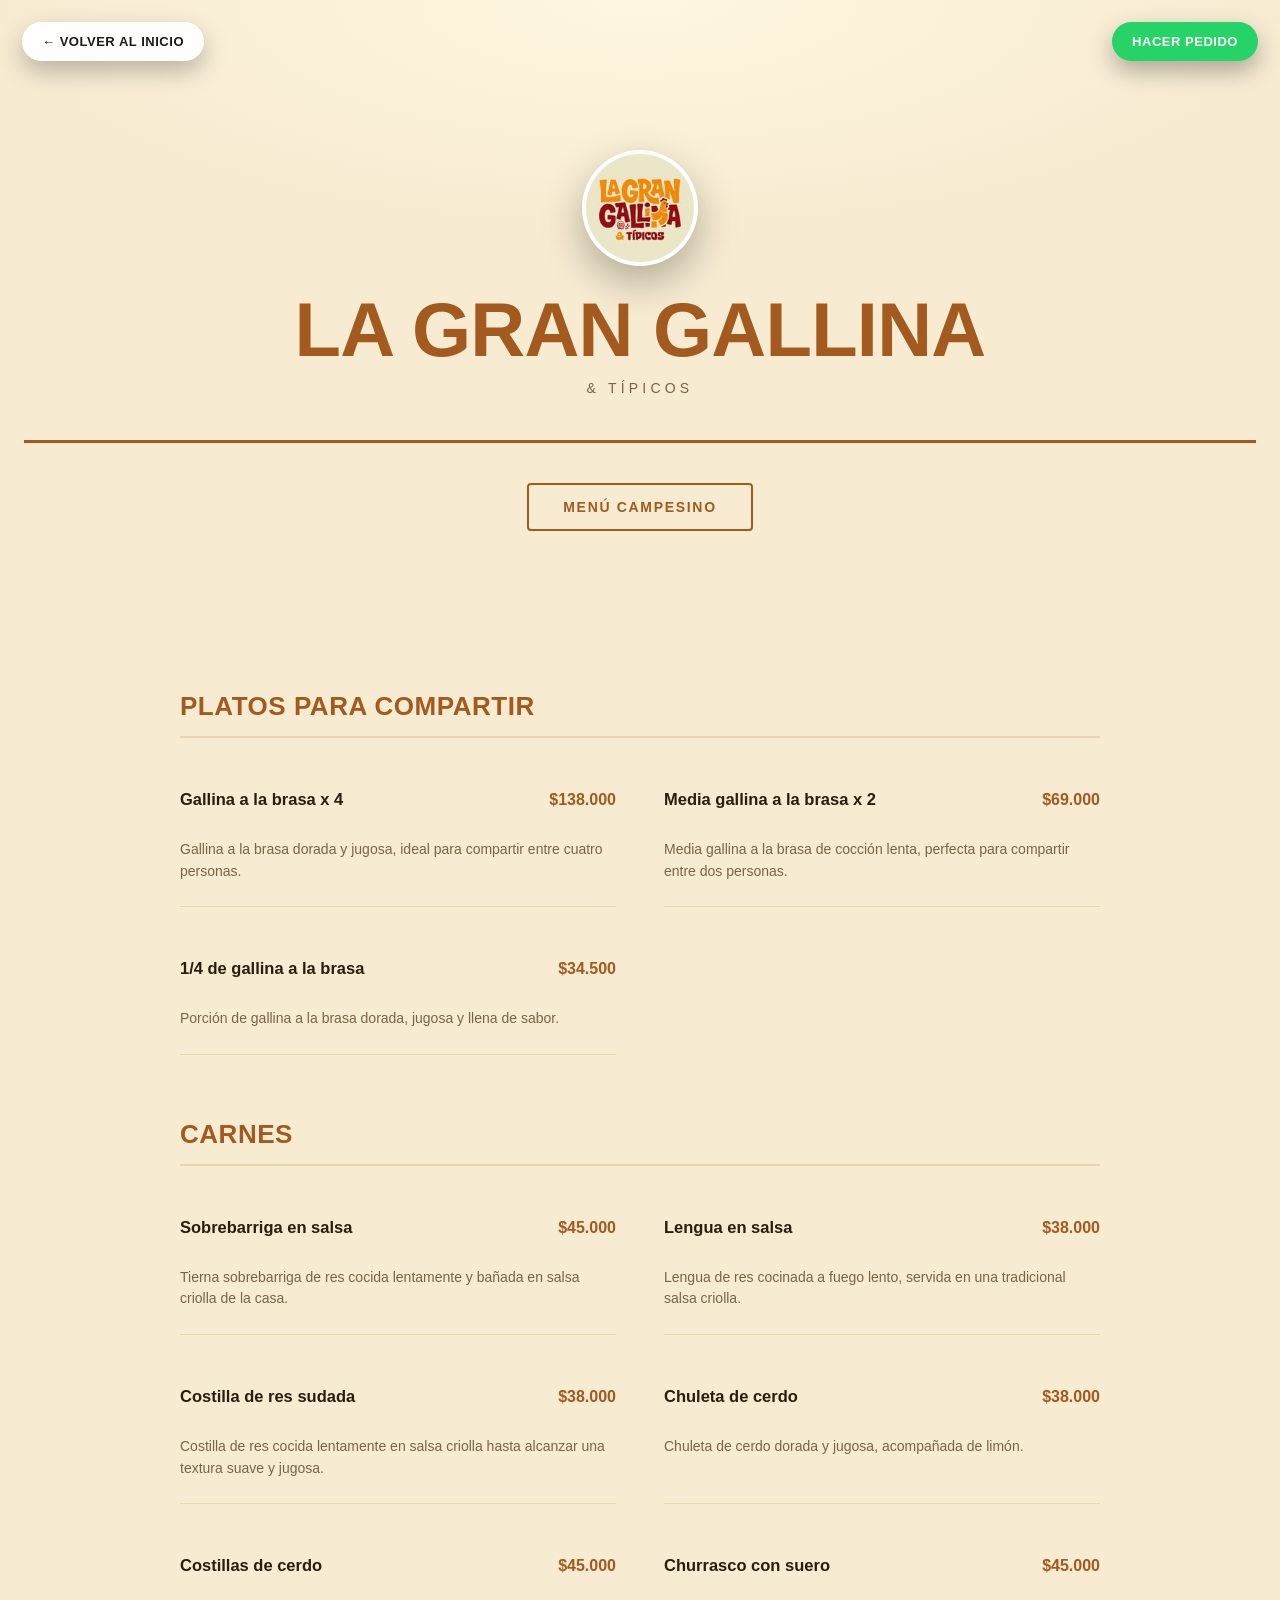
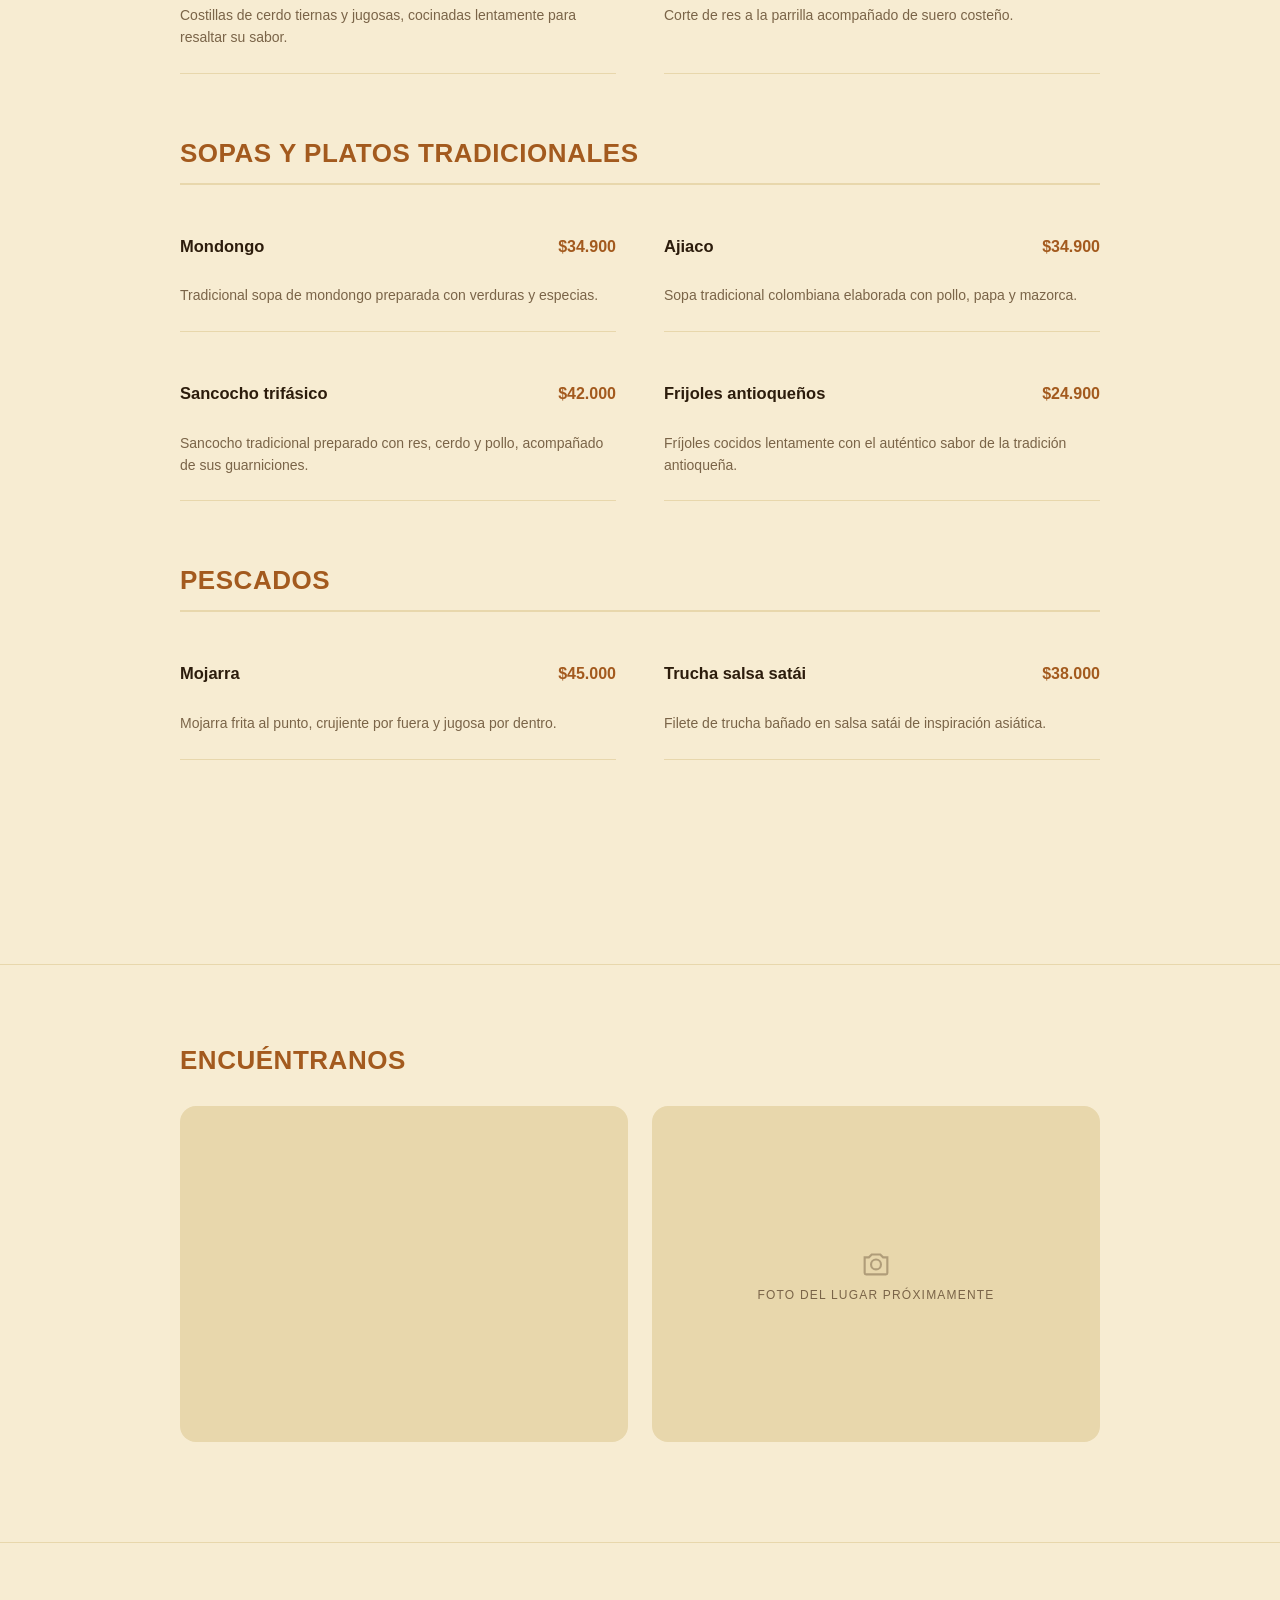
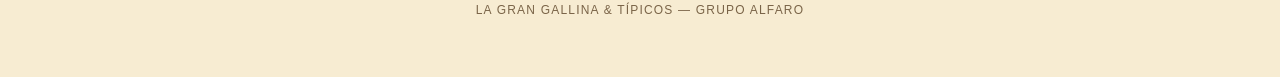
==== gallina.html @ 633c67c3 "Levantamiento Landing Page - Grupo ALfaro" ====
<!DOCTYPE html>
<html lang="es">
<head>
<meta charset="utf-8">
<meta name="viewport" content="width=device-width, initial-scale=1">
<title>La Gran Gallina &amp; Típicos — Grupo Alfaro</title>
<meta name="description" content="La Gran Gallina & Típicos en Pereira — gallina a la brasa, carnes, sopas tradicionales y pescados. Carta completa.">
<link rel="icon" href="assets/logos/gallina.jpg">
<link rel="preconnect" href="https://api.fontshare.com">
<link rel="stylesheet" href="https://api.fontshare.com/v2/css?f[]=general-sans@400,500,600,700&display=swap">
<link rel="stylesheet" href="https://api.fontshare.com/v2/css?f[]=clash-display@600,700&display=swap">
<link rel="stylesheet" href="css/style.css">
</head>
<body class="menu-page theme-gallina" data-restaurant="gallina">

<a class="back-home" href="index.html">← Volver al inicio</a>
<div class="cta-dock">
  <a class="cta-btn cta-btn--whatsapp" href="https://wa.me/573126441189?text=Hola%2C%20quiero%20hacer%20un%20pedido%20en%20La%20Gran%20Gallina" target="_blank" rel="noopener">Hacer pedido</a>
</div>

<header class="menu-header">
  <div class="menu-header-logo"><img src="assets/logos/gallina.jpg" alt="La Gran Gallina"></div>
  <h1 class="menu-header-name">La Gran Gallina</h1>
  <p class="menu-header-tag">&amp; Típicos</p>
  <div class="menu-header-rule"></div>
  <div class="menu-jump-wrap"><a class="menu-jump" href="#menu-root">Menú campesino</a></div>
</header>

<main class="menu-body" id="menu-root"></main>

<section class="location-section">
  <div class="location-section-inner">
    <h3 class="location-title">Encuéntranos</h3>
    <div class="location-grid">
      <div class="location-map">
        <iframe src="https://www.google.com/maps?q=4.7457964,-75.6645144&z=17&output=embed" loading="lazy" referrerpolicy="no-referrer-when-downgrade" title="Ubicación de La Gran Gallina"></iframe>
      </div>
      <div class="location-photo">
        <div class="location-photo-placeholder">
          <svg width="34" height="34" viewBox="0 0 24 24" fill="none" stroke="currentColor" stroke-width="1.5"><path d="M4 8h3l2-2h6l2 2h3v11a1 1 0 0 1-1 1H5a1 1 0 0 1-1-1V8Z"/><circle cx="12" cy="13" r="3.5"/></svg>
          <span>Foto del lugar próximamente</span>
        </div>
      </div>
    </div>
  </div>
</section>

<footer class="menu-footer">La Gran Gallina &amp; Típicos — Grupo Alfaro</footer>

<script src="js/menu-data.js"></script>
<script src="js/menu-render.js"></script>
</body>
</html>
---- css/style.css ----
/* ============================================================
   Grupo Alfaro — hoja de estilos única
   Iluminación cinematográfica (Netflix) + tipografía limpia (Apple)
   ============================================================ */

*, *::before, *::after { box-sizing: border-box; }
html { scroll-behavior: smooth; }
body {
  margin: 0;
  font-family: 'General Sans', -apple-system, BlinkMacSystemFont, 'Segoe UI', sans-serif;
  background: #000;
  color: #fff;
  -webkit-font-smoothing: antialiased;
  text-rendering: optimizeLegibility;
  overflow-x: hidden;
}
img { max-width: 100%; display: block; }
a { color: inherit; text-decoration: none; }
h1, h2, h3, p { margin: 0; }
button { font-family: inherit; cursor: pointer; }

.display-font {
  font-family: 'Clash Display', 'General Sans', -apple-system, sans-serif;
}

:root {
  --c-migracion: #b3231c;
  --c-migracion-deep: #6e130f;
  --c-malavida: #7c1fd1;
  --c-malavida-deep: #2c0a52;
  --c-malavida-gold: #f2b705;
  --c-gallina: #a35a1e;
  --c-gallina-deep: #6e3a10;
  --c-gallina-cream: #f3e4c1;
  --c-amarillo: #f5c414;
  --whatsapp: #25d366;
  --rappi: #ff441f;
  --ease: cubic-bezier(.22,1,.36,1);
}

/* Grano de película sutil — reutilizable sobre cualquier fondo oscuro */
.grain {
  position: absolute;
  inset: 0;
  pointer-events: none;
  opacity: .05;
  mix-blend-mode: overlay;
  background-image: url("data:image/svg+xml,%3Csvg xmlns='http://www.w3.org/2000/svg' width='140' height='140'%3E%3Cfilter id='n'%3E%3CfeTurbulence type='fractalNoise' baseFrequency='0.85' numOctaves='3' stitchTiles='stitch'/%3E%3C/filter%3E%3Crect width='100%25' height='100%25' filter='url(%23n)'/%3E%3C/svg%3E");
}

.container {
  width: 100%;
  max-width: 1180px;
  margin: 0 auto;
  padding: 0 32px;
}

/* ============================================================
   HOME — hero cinematográfico
   ============================================================ */

.home-hero {
  position: relative;
  min-height: 100vh;
  display: flex;
  flex-direction: column;
  align-items: center;
  justify-content: center;
  text-align: center;
  padding: 140px 24px 100px;
  background: #050303;
  overflow: hidden;
}

/* Capa 1 — luces de color (key lights), más ajustadas y saturadas */
.home-hero::before {
  content: "";
  position: absolute;
  inset: -25% -10%;
  background:
    radial-gradient(ellipse 34% 58% at 14% 40%, rgba(214, 32, 42, 0.65), transparent 68%),
    radial-gradient(ellipse 38% 64% at 50% 46%, rgba(150, 40, 210, 0.6), transparent 68%),
    radial-gradient(ellipse 34% 58% at 86% 40%, rgba(247, 191, 20, 0.55), transparent 68%);
  filter: blur(70px) saturate(1.25);
  animation: glow-drift 16s ease-in-out infinite alternate;
}

/* Capa 2 — foco cenital suave, como una luz de práctico sobre el título */
.home-hero-spot {
  position: absolute;
  inset: 0;
  z-index: 1;
  background: radial-gradient(ellipse 60% 42% at 50% 34%, rgba(255,255,255,.10), transparent 65%);
  pointer-events: none;
}

@keyframes glow-drift {
  0%   { transform: translateY(0) scale(1); }
  100% { transform: translateY(-3%) scale(1.05); }
}

/* Capa 3 — grano de película */
.home-hero .grain { z-index: 1; }

/* Capa 4 — viñeta, oscurece bordes y sella el encuadre */
.home-hero::after {
  content: "";
  position: absolute;
  inset: 0;
  z-index: 1;
  background:
    radial-gradient(ellipse 68% 58% at 50% 32%, transparent 0%, rgba(0,0,0,.4) 62%, #050303 100%),
    linear-gradient(180deg, rgba(0,0,0,.55) 0%, transparent 14%, transparent 82%, rgba(0,0,0,.65) 100%);
  pointer-events: none;
}

.hero-eyebrow {
  position: relative;
  z-index: 2;
  margin-bottom: 22px;
  font-size: 12px;
  font-weight: 500;
  letter-spacing: 0.38em;
  text-transform: uppercase;
  color: rgba(255,255,255,.5);
}

.brand-mark {
  position: relative;
  z-index: 2;
  font-family: 'Clash Display', 'General Sans', -apple-system, sans-serif;
  font-size: clamp(56px, 11vw, 138px);
  font-weight: 700;
  letter-spacing: -0.015em;
  line-height: 0.92;
  text-transform: uppercase;
  color: #fdfdfc;
  text-shadow:
    0 2px 40px rgba(0,0,0,.7),
    -18px 6px 70px rgba(214, 32, 42, .35),
    18px 6px 70px rgba(247, 191, 20, .3),
    0 10px 90px rgba(150, 40, 210, .3);
}

.brand-sub {
  position: relative;
  z-index: 2;
  margin-top: 26px;
  font-size: clamp(12px, 1.6vw, 15px);
  letter-spacing: 0.42em;
  text-transform: uppercase;
  color: rgba(255,255,255,.6);
  font-weight: 400;
}

.tri-bar {
  position: relative;
  z-index: 2;
  display: flex;
  width: min(100%, 560px);
  height: 3px;
  margin: 60px auto 0;
  border-radius: 999px;
  overflow: hidden;
  box-shadow: 0 0 24px rgba(255,255,255,.1);
}
.tri-bar span { flex: 1; }
.tri-bar span:nth-child(1) { background: linear-gradient(90deg, var(--c-migracion), var(--c-malavida)); }
.tri-bar span:nth-child(2) { background: var(--c-malavida); }
.tri-bar span:nth-child(3) { background: linear-gradient(90deg, var(--c-malavida), var(--c-amarillo)); }

.hero-scroll-cue {
  position: absolute;
  z-index: 2;
  left: 50%;
  bottom: 42px;
  transform: translateX(-50%);
  display: flex;
  flex-direction: column;
  align-items: center;
  gap: 10px;
}
.hero-scroll-cue span {
  font-size: 10px;
  font-weight: 500;
  letter-spacing: 0.3em;
  text-transform: uppercase;
  color: rgba(255,255,255,.4);
}
.hero-scroll-cue svg {
  animation: cue-bounce 2.2s ease-in-out infinite;
  opacity: .55;
}
@keyframes cue-bounce {
  0%, 100% { transform: translateY(0); opacity: .3; }
  50% { transform: translateY(6px); opacity: .7; }
}

@media (prefers-reduced-motion: reduce) {
  .home-hero::before, .hero-scroll-cue svg { animation: none; }
}

/* Intro statement */
.home-intro {
  padding: 100px 24px 40px;
  text-align: center;
}
.home-intro p {
  max-width: 820px;
  margin: 0 auto;
  font-size: clamp(20px, 3.2vw, 32px);
  line-height: 1.45;
  font-weight: 300;
  color: rgba(255,255,255,.55);
  letter-spacing: -0.01em;
}
.home-intro strong {
  color: #fff;
  font-weight: 600;
}

/* Restaurant cards */
.brand-grid {
  display: grid;
  grid-template-columns: repeat(3, 1fr);
  gap: 24px;
  padding: 64px 24px 140px;
  max-width: 1180px;
  margin: 0 auto;
}

.brand-card {
  position: relative;
  display: flex;
  flex-direction: column;
  align-items: center;
  justify-content: flex-end;
  gap: 20px;
  min-height: 420px;
  padding: 40px 28px 44px;
  border-radius: 28px;
  overflow: hidden;
  isolation: isolate;
  transition: transform .5s var(--ease), box-shadow .5s var(--ease);
}

.brand-card::before {
  content: "";
  position: absolute;
  inset: 0;
  z-index: -2;
  transition: filter .5s var(--ease);
}
.brand-card::after {
  content: "";
  position: absolute;
  inset: 0;
  z-index: -1;
  background: radial-gradient(ellipse 90% 60% at 50% 100%, rgba(0,0,0,.55), transparent 70%);
}

.brand-card:hover {
  transform: translateY(-10px);
}

.brand-card--migracion::before { background: linear-gradient(160deg, var(--c-migracion) 0%, var(--c-migracion-deep) 75%, #240705 100%); }
.brand-card--migracion:hover { box-shadow: 0 30px 70px -20px rgba(179,35,28,.65); }

.brand-card--malavida::before { background: linear-gradient(160deg, #9b2fe0 0%, var(--c-malavida-deep) 70%, #12031f 100%); }
.brand-card--malavida:hover { box-shadow: 0 30px 70px -20px rgba(124,31,209,.65); }

.brand-card--gallina::before { background: linear-gradient(160deg, #c07a2e 0%, var(--c-gallina-deep) 75%, #2c1706 100%); }
.brand-card--gallina:hover { box-shadow: 0 30px 70px -20px rgba(163,90,30,.65); }

.brand-card-logo {
  width: 108px;
  height: 108px;
  border-radius: 50%;
  overflow: hidden;
  background: #f5efdd;
  display: flex;
  align-items: center;
  justify-content: center;
  border: 3px solid rgba(255,255,255,.85);
  box-shadow: 0 14px 34px rgba(0,0,0,.4);
  transition: transform .5s var(--ease);
}
.brand-card:hover .brand-card-logo { transform: scale(1.06) translateY(-2px); }
.brand-card-logo img { width: 100%; height: 100%; object-fit: cover; }

.brand-card-name {
  font-family: 'Clash Display', 'General Sans', -apple-system, sans-serif;
  font-size: clamp(24px, 3vw, 32px);
  font-weight: 700;
  text-transform: uppercase;
  text-align: center;
  letter-spacing: -0.01em;
  line-height: 1.05;
}
.brand-card-tag {
  font-size: 13px;
  letter-spacing: .18em;
  text-transform: uppercase;
  color: rgba(255,255,255,.75);
  text-align: center;
}
.brand-card-cta {
  margin-top: 6px;
  font-size: 12px;
  letter-spacing: .18em;
  text-transform: uppercase;
  padding: 10px 22px;
  border: 1px solid rgba(255,255,255,.55);
  border-radius: 999px;
  transition: background .3s var(--ease), border-color .3s var(--ease);
}
.brand-card:hover .brand-card-cta {
  background: rgba(255,255,255,.14);
  border-color: #fff;
}

.home-footer {
  padding: 40px 24px 56px;
  text-align: center;
  font-size: 12px;
  letter-spacing: .1em;
  text-transform: uppercase;
  color: rgba(255,255,255,.35);
}

/* ============================================================
   PÁGINAS DE RESTAURANTE — layout compartido
   ============================================================ */

.menu-page { background: var(--page-bg); color: var(--page-text); min-height: 100vh; }

.back-home {
  position: fixed;
  top: 22px;
  left: 22px;
  z-index: 50;
  display: inline-flex;
  align-items: center;
  gap: 8px;
  padding: 12px 20px;
  border-radius: 999px;
  background: rgba(255,255,255,.94);
  color: #1a1a1a;
  font-size: 13px;
  font-weight: 600;
  letter-spacing: .04em;
  text-transform: uppercase;
  box-shadow: 0 10px 24px rgba(0,0,0,.25);
  transition: transform .3s var(--ease);
}
.back-home:hover { transform: translateY(-2px); }

.cta-dock {
  position: fixed;
  top: 22px;
  right: 22px;
  z-index: 50;
  display: flex;
  gap: 10px;
}
.cta-btn {
  display: inline-flex;
  align-items: center;
  gap: 8px;
  padding: 12px 20px;
  border-radius: 999px;
  font-size: 13px;
  font-weight: 700;
  letter-spacing: .04em;
  text-transform: uppercase;
  color: #fff;
  box-shadow: 0 10px 24px rgba(0,0,0,.3);
  transition: transform .3s var(--ease), box-shadow .3s var(--ease);
}
.cta-btn:hover { transform: translateY(-2px); }
.cta-btn--whatsapp { background: var(--whatsapp); }
.cta-btn--rappi { background: var(--rappi); }

.menu-header {
  position: relative;
  padding: 150px 24px 70px;
  text-align: center;
  overflow: hidden;
  background: var(--page-header-bg);
}
.menu-header-logo {
  width: 116px;
  height: 116px;
  margin: 0 auto 26px;
  border-radius: 50%;
  overflow: hidden;
  background: #fff;
  border: 4px solid rgba(255,255,255,.9);
  box-shadow: 0 16px 40px rgba(0,0,0,.28);
}
.menu-header-logo img { width: 100%; height: 100%; object-fit: cover; }

.menu-header-name {
  font-family: 'Clash Display', 'General Sans', -apple-system, sans-serif;
  font-size: clamp(40px, 7vw, 76px);
  font-weight: 700;
  text-transform: uppercase;
  letter-spacing: -0.01em;
  line-height: 1;
  color: var(--page-accent);
}
.menu-header-tag {
  margin-top: 12px;
  font-size: 14px;
  letter-spacing: .3em;
  text-transform: uppercase;
  color: var(--page-text-soft);
}
.menu-header-rule {
  width: 100%;
  height: 3px;
  margin-top: 44px;
  background: var(--page-accent);
}

.menu-jump {
  display: inline-block;
  margin: 40px auto 0;
  padding: 14px 34px;
  border: 2px solid var(--page-accent);
  border-radius: 4px;
  color: var(--page-accent);
  font-weight: 700;
  font-size: 14px;
  letter-spacing: .12em;
  text-transform: uppercase;
  transition: background .3s var(--ease), color .3s var(--ease);
}
.menu-jump:hover { background: var(--page-accent); color: var(--page-header-bg); }
.menu-jump-wrap { text-align: center; }

.menu-body { padding: 90px 24px 140px; }
.menu-body-inner { max-width: 920px; margin: 0 auto; }

.menu-category { margin-bottom: 64px; }
.menu-category-title {
  font-family: 'Clash Display', 'General Sans', -apple-system, sans-serif;
  font-size: 26px;
  font-weight: 700;
  text-transform: uppercase;
  letter-spacing: .02em;
  color: var(--page-accent);
  padding-bottom: 14px;
  border-bottom: 2px solid var(--page-rule);
  margin-bottom: 30px;
}

.menu-items {
  display: grid;
  grid-template-columns: repeat(2, 1fr);
  gap: 30px 48px;
}

.menu-item {
  padding-bottom: 24px;
  border-bottom: 1px solid var(--page-rule);
}
.menu-item-row {
  display: flex;
  justify-content: space-between;
  align-items: baseline;
  gap: 16px;
}
.menu-item-name {
  font-size: 16.5px;
  font-weight: 700;
  color: var(--page-text);
}
.menu-item-price {
  font-size: 16px;
  font-weight: 700;
  color: var(--page-accent);
  white-space: nowrap;
}
.menu-item-desc {
  margin-top: 8px;
  font-size: 14px;
  line-height: 1.55;
  color: var(--page-text-soft);
}

.menu-item-photo {
  width: 100%;
  aspect-ratio: 4 / 3;
  border-radius: 12px;
  overflow: hidden;
  margin-bottom: 14px;
  background: var(--page-rule);
}
.menu-item-photo img { width: 100%; height: 100%; object-fit: cover; }

.menu-footer {
  padding: 60px 24px;
  text-align: center;
  font-size: 12px;
  letter-spacing: .1em;
  text-transform: uppercase;
  color: var(--page-text-soft);
  border-top: 1px solid var(--page-rule);
}

/* ---- Widget de ubicación (mapa + foto) ---- */
.location-section {
  padding: 0 24px 100px;
  border-top: 1px solid var(--page-rule);
  padding-top: 80px;
}
.location-section-inner { max-width: 920px; margin: 0 auto; }
.location-title {
  font-family: 'Clash Display', 'General Sans', -apple-system, sans-serif;
  font-size: 26px;
  font-weight: 700;
  text-transform: uppercase;
  letter-spacing: .02em;
  color: var(--page-accent);
  margin-bottom: 30px;
}
.location-grid {
  display: grid;
  grid-template-columns: 1fr 1fr;
  gap: 24px;
}
.location-map, .location-photo {
  aspect-ratio: 4 / 3;
  border-radius: 16px;
  overflow: hidden;
  background: var(--page-rule);
}
.location-map iframe {
  width: 100%;
  height: 100%;
  border: 0;
  display: block;
  filter: saturate(.92);
}
.location-photo {
  position: relative;
  display: flex;
  align-items: center;
  justify-content: center;
}
.location-photo img { width: 100%; height: 100%; object-fit: cover; }
.location-photo-placeholder {
  display: flex;
  flex-direction: column;
  align-items: center;
  gap: 8px;
  color: var(--page-text-soft);
  font-size: 12px;
  letter-spacing: .1em;
  text-transform: uppercase;
  text-align: center;
  padding: 20px;
}
.location-photo-placeholder svg { opacity: .5; }

@media (max-width: 640px) {
  .location-grid { grid-template-columns: 1fr; }
  .location-map, .location-photo { aspect-ratio: 16 / 10; }
}

/* ---- Tema: Migración ---- */
.theme-migracion {
  --page-bg: #faf6ec;
  --page-header-bg: radial-gradient(ellipse 80% 60% at 50% 0%, #fdeceb 0%, #faf6ec 65%);
  --page-accent: #b3231c;
  --page-text: #241110;
  --page-text-soft: #6b5a55;
  --page-rule: #e7ded0;
}

/* ---- Tema: Mala Vida ---- */
.theme-malavida {
  --page-bg: #1c0836;
  --page-header-bg: linear-gradient(180deg, #3a1163 0%, #1c0836 100%);
  --page-accent: #f2b705;
  --page-text: #f4ecff;
  --page-text-soft: #c4aee0;
  --page-rule: rgba(242,183,5,.22);
}
.theme-malavida .menu-item-photo { background: rgba(242,183,5,.1); }

/* ---- Tema: La Gran Gallina ---- */
.theme-gallina {
  --page-bg: #f7ecd2;
  --page-header-bg: radial-gradient(ellipse 80% 60% at 50% 0%, #fff6df 0%, #f7ecd2 65%);
  --page-accent: #a35a1e;
  --page-text: #2c1c0c;
  --page-text-soft: #7a6448;
  --page-rule: #e8d7ac;
}

/* ============================================================
   Responsive
   ============================================================ */

@media (max-width: 860px) {
  .brand-grid { grid-template-columns: 1fr; padding: 48px 20px 100px; }
  .menu-items { grid-template-columns: 1fr; }
  .home-hero { padding-top: 120px; }
  .cta-dock { flex-direction: column; }
  .back-home, .cta-btn { padding: 10px 16px; font-size: 12px; }
}

@media (max-width: 520px) {
  .brand-mark { letter-spacing: -0.02em; }
  .menu-header { padding: 130px 18px 54px; }
  .menu-body { padding: 60px 18px 100px; }
}
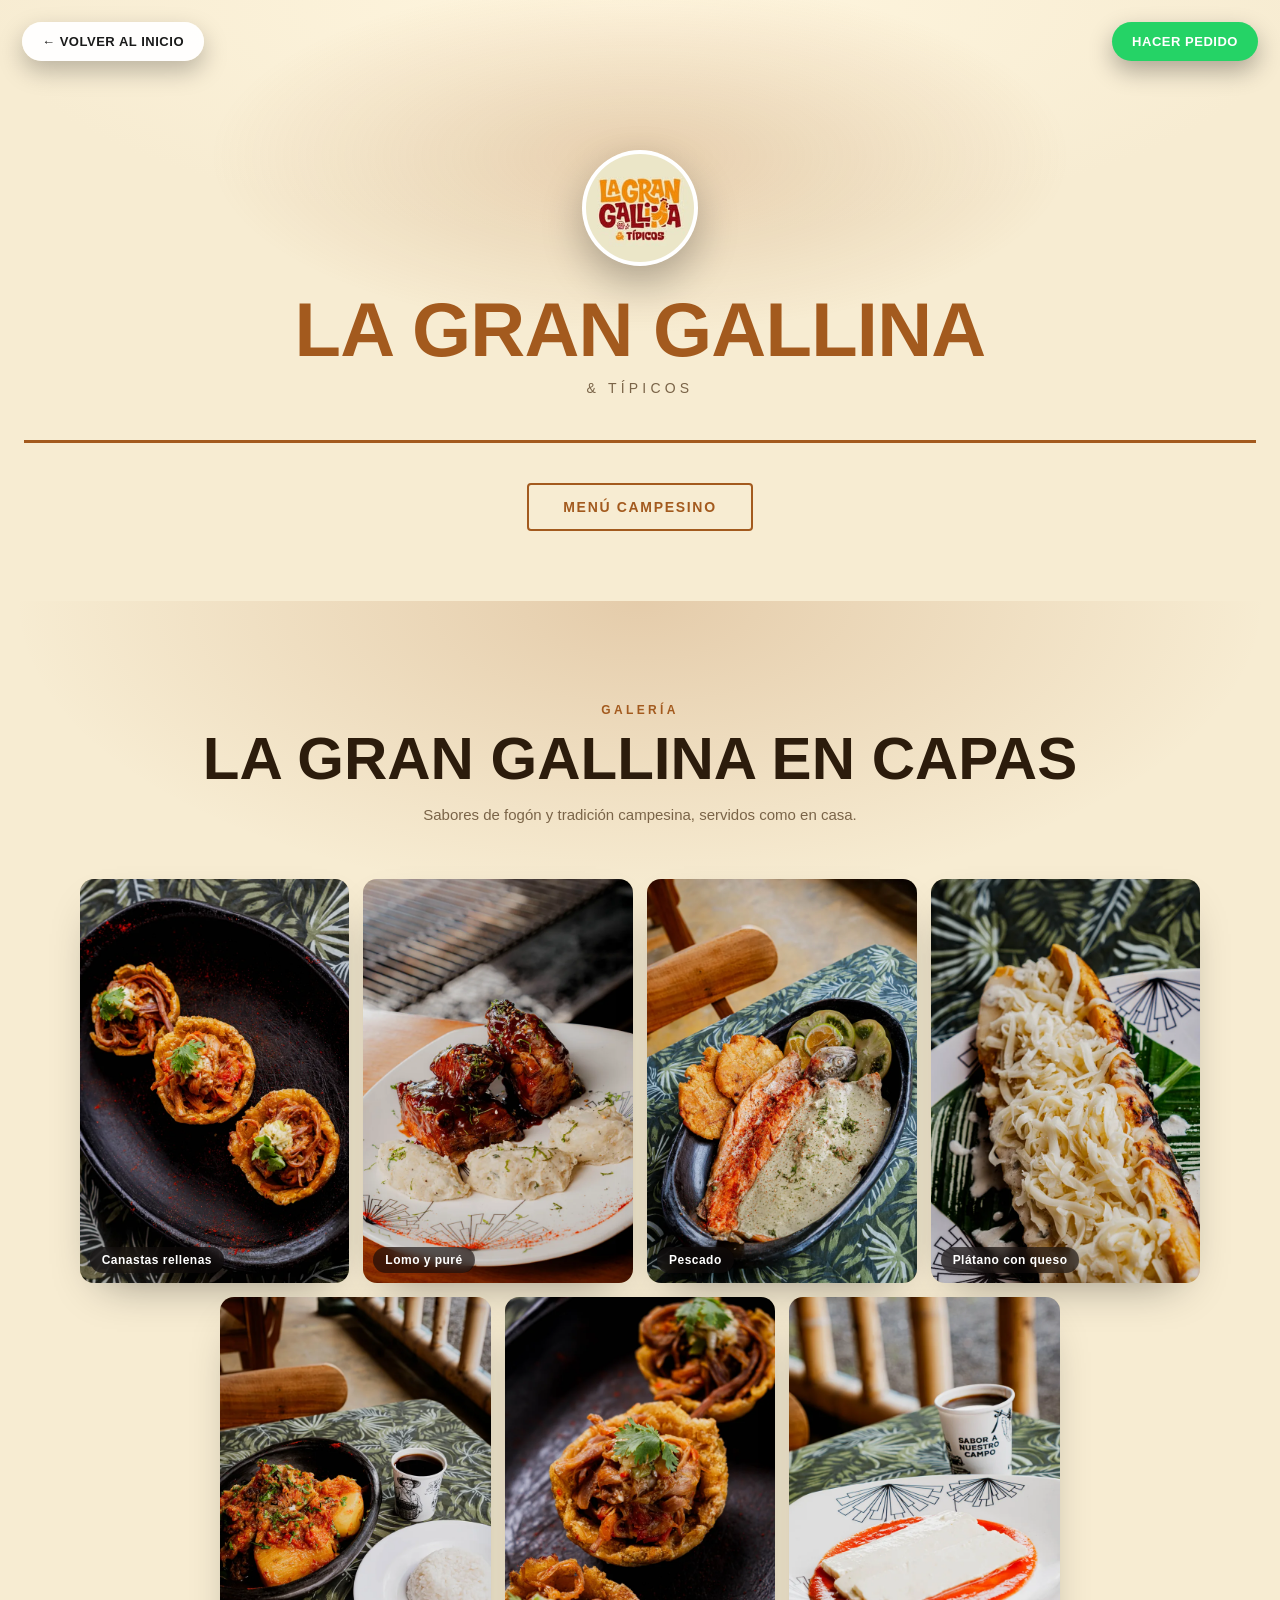
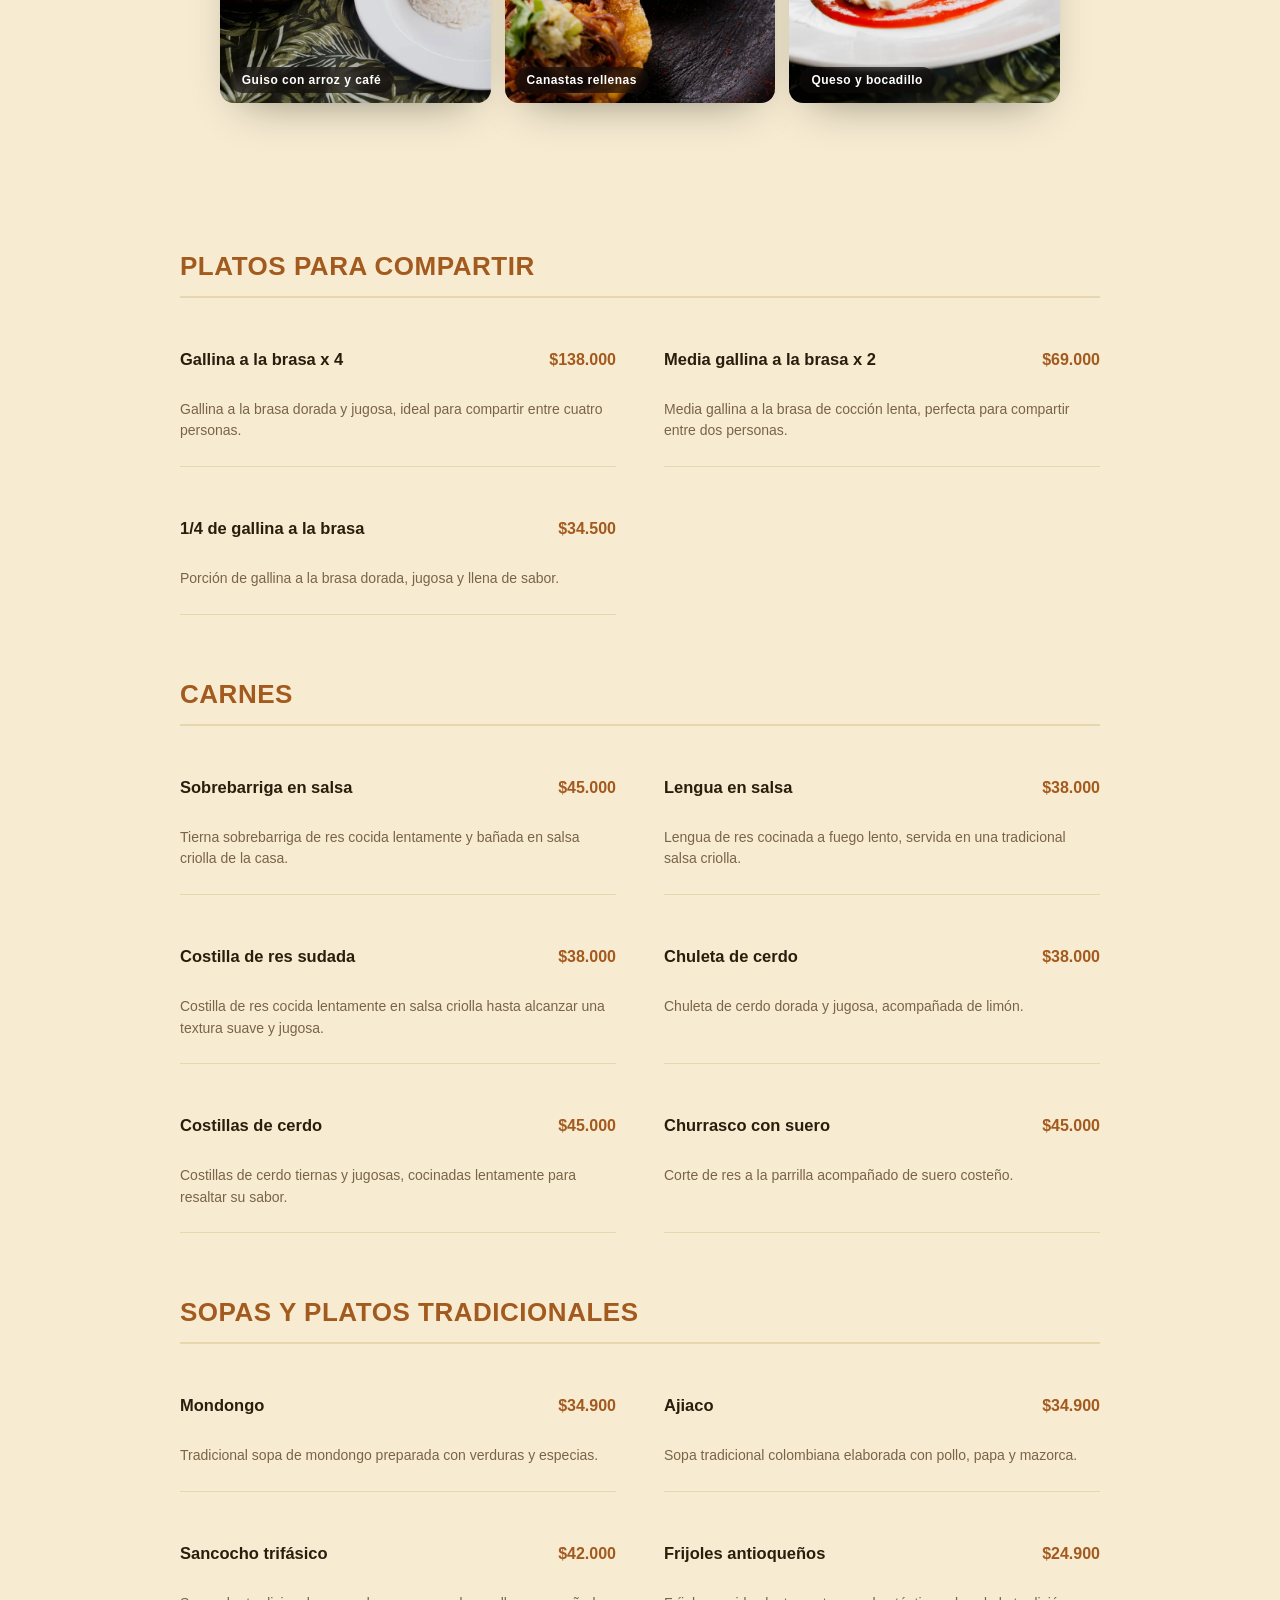
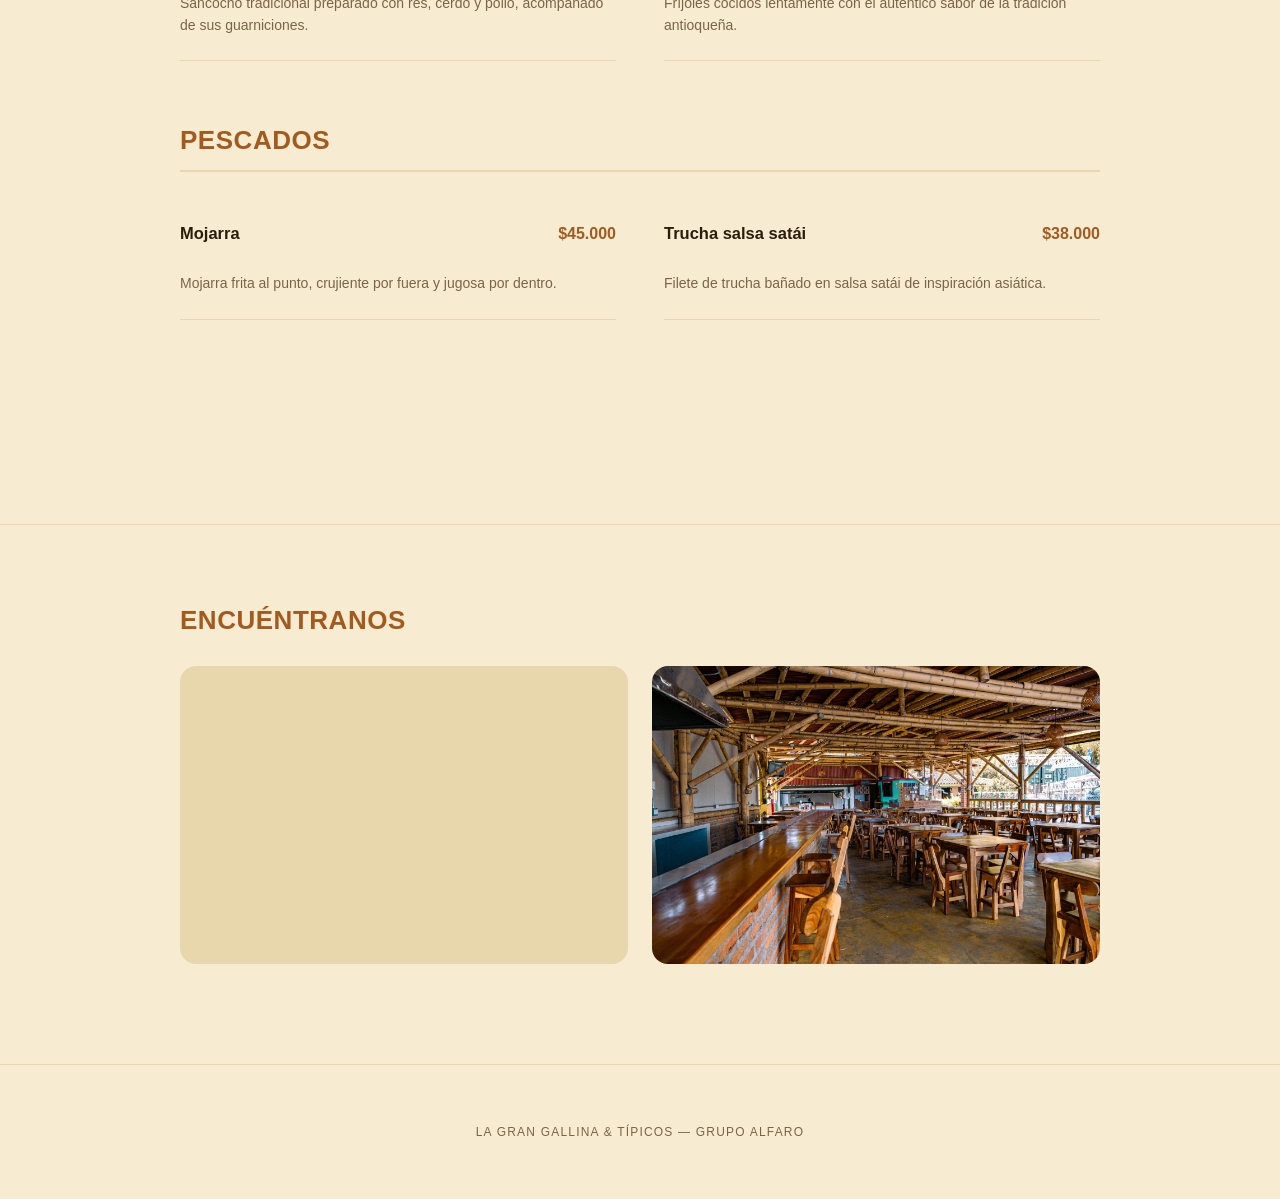
==== commit 4e756799: "Collage sin recortes por restaurante" ====
--- a/gallina.html
+++ b/gallina.html
@@ -26,6 +26,71 @@
   <div class="menu-jump-wrap"><a class="menu-jump" href="#menu-root">Menú campesino</a></div>
 </header>
 
+<section class="restaurant-collage" aria-label="Galería de La Gran Gallina">
+  <div class="collage-inner">
+    <header class="collage-heading">
+      <p class="collage-eyebrow">Galería</p>
+      <h2 class="collage-title">La Gran Gallina en capas</h2>
+      <p class="collage-lead">Sabores de fogón y tradición campesina, servidos como en casa.</p>
+    </header>
+    <div class="collage-grid">
+      <div class="collage-row" style="--sum: 2.668">
+        <figure class="collage-photo" style="--r: 0.667">
+          <picture>
+            <source type="image/webp" srcset="assets/collage-gallina/web/canastas_rellenas-720.webp 720w, assets/collage-gallina/web/canastas_rellenas-1440.webp 1440w" sizes="(max-width: 640px) 50vw, 25vw">
+            <img src="assets/collage-gallina/web/canastas_rellenas.jpg" alt="Canastas de plátano rellenas de carne desmechada con hogao" width="1200" height="1799" loading="lazy" decoding="async">
+          </picture>
+          <figcaption>Canastas rellenas</figcaption>
+        </figure>
+        <figure class="collage-photo" style="--r: 0.667">
+          <picture>
+            <source type="image/webp" srcset="assets/collage-gallina/web/lomo_y_pure-720.webp 720w, assets/collage-gallina/web/lomo_y_pure-1440.webp 1440w" sizes="(max-width: 640px) 50vw, 25vw">
+            <img src="assets/collage-gallina/web/lomo_y_pure.jpg" alt="Carne glaseada con puré de papa" width="1200" height="1799" loading="lazy" decoding="async">
+          </picture>
+          <figcaption>Lomo y puré</figcaption>
+        </figure>
+        <figure class="collage-photo" style="--r: 0.667">
+          <picture>
+            <source type="image/webp" srcset="assets/collage-gallina/web/pescado-720.webp 720w, assets/collage-gallina/web/pescado-1440.webp 1440w" sizes="(max-width: 640px) 50vw, 25vw">
+            <img src="assets/collage-gallina/web/pescado.jpg" alt="Pescado en salsa con patacones y limón" width="1200" height="1799" loading="lazy" decoding="async">
+          </picture>
+          <figcaption>Pescado</figcaption>
+        </figure>
+        <figure class="collage-photo" style="--r: 0.667">
+          <picture>
+            <source type="image/webp" srcset="assets/collage-gallina/web/platano_con_queso-720.webp 720w, assets/collage-gallina/web/platano_con_queso-1440.webp 1440w" sizes="(max-width: 640px) 50vw, 25vw">
+            <img src="assets/collage-gallina/web/platano_con_queso.jpg" alt="Plátano maduro asado con queso gratinado" width="1200" height="1799" loading="lazy" decoding="async">
+          </picture>
+          <figcaption>Plátano con queso</figcaption>
+        </figure>
+      </div>
+      <div class="collage-row" style="--sum: 2.001">
+        <figure class="collage-photo" style="--r: 0.667">
+          <picture>
+            <source type="image/webp" srcset="assets/collage-gallina/web/guisao_y_arroz_con_cafe-720.webp 720w, assets/collage-gallina/web/guisao_y_arroz_con_cafe-1440.webp 1440w" sizes="(max-width: 640px) 50vw, 25vw">
+            <img src="assets/collage-gallina/web/guisao_y_arroz_con_cafe.jpg" alt="Guiso con papa, arroz blanco y tinto" width="1200" height="1799" loading="lazy" decoding="async">
+          </picture>
+          <figcaption>Guiso con arroz y café</figcaption>
+        </figure>
+        <figure class="collage-photo" style="--r: 0.667">
+          <picture>
+            <source type="image/webp" srcset="assets/collage-gallina/web/canastas_rellenas_2-720.webp 720w, assets/collage-gallina/web/canastas_rellenas_2-1440.webp 1440w" sizes="(max-width: 640px) 50vw, 25vw">
+            <img src="assets/collage-gallina/web/canastas_rellenas_2.jpg" alt="Detalle de canastas de plátano rellenas" width="1200" height="1799" loading="lazy" decoding="async">
+          </picture>
+          <figcaption>Canastas rellenas</figcaption>
+        </figure>
+        <figure class="collage-photo" style="--r: 0.667">
+          <picture>
+            <source type="image/webp" srcset="assets/collage-gallina/web/bocadillo_con_queso_y_cafe-720.webp 720w, assets/collage-gallina/web/bocadillo_con_queso_y_cafe-1440.webp 1440w" sizes="(max-width: 640px) 50vw, 25vw">
+            <img src="assets/collage-gallina/web/bocadillo_con_queso_y_cafe.jpg" alt="Queso fresco con bocadillo y café" width="1200" height="1799" loading="lazy" decoding="async">
+          </picture>
+          <figcaption>Queso y bocadillo</figcaption>
+        </figure>
+      </div>
+    </div>
+  </div>
+</section>
+
 <main class="menu-body" id="menu-root"></main>
 
 <section class="location-section">
@@ -36,10 +101,7 @@
         <iframe src="https://www.google.com/maps?q=4.7457964,-75.6645144&z=17&output=embed" loading="lazy" referrerpolicy="no-referrer-when-downgrade" title="Ubicación de La Gran Gallina"></iframe>
       </div>
       <div class="location-photo">
-        <div class="location-photo-placeholder">
-          <svg width="34" height="34" viewBox="0 0 24 24" fill="none" stroke="currentColor" stroke-width="1.5"><path d="M4 8h3l2-2h6l2 2h3v11a1 1 0 0 1-1 1H5a1 1 0 0 1-1-1V8Z"/><circle cx="12" cy="13" r="3.5"/></svg>
-          <span>Foto del lugar próximamente</span>
-        </div>
+        <img src="assets/gallina-lugar.jpg" alt="Salón de La Gran Gallina con techo de guadua, barra en madera y mesas campestres" loading="lazy" decoding="async">
       </div>
     </div>
   </div>
--- a/css/style.css
+++ b/css/style.css
@@ -61,13 +61,13 @@
 
 .home-hero {
   position: relative;
-  min-height: 100vh;
+  min-height: 92vh;
   display: flex;
   flex-direction: column;
   align-items: center;
   justify-content: center;
   text-align: center;
-  padding: 140px 24px 100px;
+  padding: 132px 24px 96px;
   background: #050303;
   overflow: hidden;
 }
@@ -117,7 +117,7 @@
 .hero-eyebrow {
   position: relative;
   z-index: 2;
-  margin-bottom: 22px;
+  margin-bottom: 18px;
   font-size: 12px;
   font-weight: 500;
   letter-spacing: 0.38em;
@@ -129,37 +129,122 @@
   position: relative;
   z-index: 2;
   font-family: 'Clash Display', 'General Sans', -apple-system, sans-serif;
-  font-size: clamp(56px, 11vw, 138px);
-  font-weight: 700;
-  letter-spacing: -0.015em;
-  line-height: 0.92;
-  text-transform: uppercase;
-  color: #fdfdfc;
+  font-size: clamp(18px, 2.6vw, 34px);
+  font-weight: 600;
+  letter-spacing: 0.16em;
+  line-height: 1;
+  text-transform: uppercase;
+  color: rgba(253,253,252,.78);
   text-shadow:
-    0 2px 40px rgba(0,0,0,.7),
-    -18px 6px 70px rgba(214, 32, 42, .35),
-    18px 6px 70px rgba(247, 191, 20, .3),
-    0 10px 90px rgba(150, 40, 210, .3);
-}
-
-.brand-sub {
+    0 2px 3px rgba(0,0,0,.55),
+    0 10px 26px rgba(0,0,0,.45),
+    0 0 24px rgba(255,255,255,.1);
+}
+
+.hero-statement {
   position: relative;
   z-index: 2;
-  margin-top: 26px;
-  font-size: clamp(12px, 1.6vw, 15px);
-  letter-spacing: 0.42em;
-  text-transform: uppercase;
-  color: rgba(255,255,255,.6);
-  font-weight: 400;
+  width: min(100%, 1080px);
+  margin: 30px auto 0;
+  font-family: 'Clash Display', 'General Sans', -apple-system, sans-serif;
+  font-size: clamp(30px, 4.5vw, 62px);
+  line-height: 1.08;
+  font-weight: 700;
+  letter-spacing: 0;
+  color: #fffaf0;
+  text-wrap: balance;
+  text-shadow:
+    0 3px 8px rgba(0,0,0,.45),
+    0 24px 80px rgba(0,0,0,.6);
+  animation: statement-reveal 1s var(--ease) both .55s;
+}
+
+.hero-statement .accent {
+  position: relative;
+  z-index: 0;
+  display: inline-block;
+  white-space: nowrap;
+}
+
+.hero-statement .accent::after {
+  content: "";
+  position: absolute;
+  left: .02em;
+  right: .02em;
+  bottom: .05em;
+  z-index: -1;
+  height: .16em;
+  border-radius: 999px;
+  transform: scaleX(0);
+  transform-origin: left;
+  opacity: .92;
+  animation: accent-brush .75s var(--ease) forwards 1.05s;
+}
+
+.accent--migracion::after { background: linear-gradient(90deg, rgba(179,35,28,.88), rgba(179,35,28,.28)); }
+.accent--malavida::after { background: linear-gradient(90deg, rgba(124,31,209,.9), rgba(242,183,5,.34)); animation-delay: 1.18s; }
+.accent--gallina::after { background: linear-gradient(90deg, rgba(163,90,30,.88), rgba(243,228,193,.38)); animation-delay: 1.31s; }
+.accent--gold::after { background: linear-gradient(90deg, rgba(245,196,20,.92), rgba(245,196,20,.3)); animation-delay: 1.44s; }
+
+.hero-kicker {
+  position: relative;
+  z-index: 2;
+  width: min(100%, 680px);
+  margin: 24px auto 0;
+  font-size: clamp(15px, 1.75vw, 22px);
+  line-height: 1.35;
+  font-weight: 600;
+  letter-spacing: .16em;
+  text-transform: uppercase;
+  color: rgba(255,250,240,.72);
+  text-wrap: balance;
+  animation: reveal-up .8s var(--ease) both .9s;
+}
+
+.hero-kicker .accent {
+  position: relative;
+  z-index: 0;
+  display: inline-block;
+}
+
+.home-rail {
+  position: fixed;
+  z-index: 20;
+  top: 50%;
+  right: 22px;
+  transform: translateY(-50%);
+  display: flex;
+  flex-direction: column;
+  align-items: flex-end;
+  gap: 12px;
+  padding: 12px 10px;
+  border-right: 1px solid rgba(255,255,255,.16);
+  color: rgba(255,255,255,.46);
+  mix-blend-mode: difference;
+  animation: rail-in .9s var(--ease) both 1.25s;
+}
+
+.home-rail a {
+  font-size: 10px;
+  font-weight: 600;
+  line-height: 1;
+  letter-spacing: .18em;
+  text-transform: uppercase;
+  transition: color .25s var(--ease), transform .25s var(--ease);
+}
+
+.home-rail a:hover {
+  color: #fff;
+  transform: translateX(-4px);
 }
 
 .tri-bar {
   position: relative;
   z-index: 2;
   display: flex;
-  width: min(100%, 560px);
+  width: min(100%, 620px);
   height: 3px;
-  margin: 60px auto 0;
+  margin: 54px auto 0;
   border-radius: 999px;
   overflow: hidden;
   box-shadow: 0 0 24px rgba(255,255,255,.1);
@@ -188,7 +273,7 @@
   color: rgba(255,255,255,.4);
 }
 .hero-scroll-cue svg {
-  animation: cue-bounce 2.2s ease-in-out infinite;
+  animation: cue-bounce 2.2s ease-in-out infinite 2.4s;
   opacity: .55;
 }
 @keyframes cue-bounce {
@@ -196,8 +281,98 @@
   50% { transform: translateY(6px); opacity: .7; }
 }
 
+/* ---- Animación de apertura ---- */
+@keyframes hero-flash {
+  0%   { opacity: 0; filter: blur(70px) saturate(1.25) brightness(1); }
+  9%   { opacity: 1; filter: blur(70px) saturate(1.5) brightness(2.6); }
+  100% { opacity: 1; filter: blur(70px) saturate(1.25) brightness(1); }
+}
+@keyframes hero-lights-up {
+  from { opacity: 0; }
+  to   { opacity: 1; }
+}
+@keyframes sweep-across {
+  0%   { transform: translateX(-70%) skewX(-12deg); opacity: 0; }
+  15%  { opacity: 1; }
+  55%  { opacity: .5; }
+  100% { transform: translateX(70%) skewX(-12deg); opacity: 0; }
+}
+@keyframes mark-reveal {
+  0%   { opacity: 0; transform: scale(1.1) translateY(6px); filter: blur(18px); clip-path: inset(0 50% 0 50%); }
+  50%  { opacity: 1; filter: blur(3px); }
+  62%  { clip-path: inset(0 0% 0 0%); }
+  100% { opacity: 1; transform: scale(1) translateY(0); filter: blur(0); clip-path: inset(0 0% 0 0%); }
+}
+@keyframes reveal-up {
+  from { opacity: 0; transform: translateY(18px); filter: blur(6px); }
+  to   { opacity: 1; transform: translateY(0); filter: blur(0); }
+}
+@keyframes statement-reveal {
+  from { opacity: 0; transform: translateY(20px) scale(.98); filter: blur(10px); }
+  to   { opacity: 1; transform: translateY(0) scale(1); filter: blur(0); }
+}
+@keyframes accent-brush {
+  from { transform: scaleX(0); }
+  to   { transform: scaleX(1); }
+}
+@keyframes rail-in {
+  from { opacity: 0; transform: translate(12px, -50%); }
+  to   { opacity: 1; transform: translate(0, -50%); }
+}
+@keyframes tri-reveal {
+  from { opacity: 0; transform: scaleX(0); }
+  to   { opacity: 1; transform: scaleX(1); }
+}
+
+.home-hero::before {
+  animation: glow-drift 16s ease-in-out infinite alternate, hero-flash 2s cubic-bezier(.16,1,.3,1) both;
+}
+.home-hero-spot { animation: hero-lights-up 1.4s ease-out both .1s; }
+.hero-sweep {
+  position: absolute;
+  inset: -20%;
+  z-index: 1;
+  pointer-events: none;
+  background: linear-gradient(100deg, transparent 42%, rgba(255,255,255,.22) 50%, transparent 58%);
+  mix-blend-mode: screen;
+  animation: sweep-across 1.4s cubic-bezier(.16,1,.3,1) both .25s;
+}
+.hero-eyebrow    { animation: reveal-up .8s var(--ease) both .55s; }
+.brand-mark      { transform-origin: center; animation: mark-reveal 1.15s var(--ease) both .15s; }
+.tri-bar         { transform-origin: center; animation: tri-reveal .9s var(--ease) both 1.15s; }
+.hero-scroll-cue { animation: reveal-up .8s var(--ease) both 1.5s; }
+
 @media (prefers-reduced-motion: reduce) {
-  .home-hero::before, .hero-scroll-cue svg { animation: none; }
+  .home-hero::before,
+  .home-hero-spot,
+  .hero-sweep,
+  .hero-eyebrow,
+  .brand-mark,
+  .hero-statement,
+  .hero-kicker,
+  .hero-statement .accent::after,
+  .hero-kicker .accent::after,
+  .home-rail,
+  .tri-bar,
+  .hero-scroll-cue,
+  .hero-scroll-cue svg,
+  .back-home,
+  .cta-dock,
+  .menu-header::before,
+  .menu-header-logo,
+  .menu-header-name,
+  .menu-header-tag,
+  .menu-header-rule,
+  .menu-jump-wrap,
+  .collage-eyebrow,
+  .collage-title,
+  .collage-photo {
+    animation: none;
+    opacity: 1;
+    transform: none;
+    clip-path: none;
+    filter: none;
+  }
 }
 
 /* Intro statement */
@@ -224,7 +399,7 @@
   display: grid;
   grid-template-columns: repeat(3, 1fr);
   gap: 24px;
-  padding: 64px 24px 140px;
+  padding: 76px 24px 140px;
   max-width: 1180px;
   margin: 0 auto;
 }
@@ -333,6 +508,20 @@
    ============================================================ */
 
 .menu-page { background: var(--page-bg); color: var(--page-text); min-height: 100vh; }
+
+@keyframes chrome-drop {
+  from { opacity: 0; transform: translateY(-14px); }
+  to   { opacity: 1; transform: translateY(0); }
+}
+@keyframes header-glow-in {
+  from { opacity: 0; transform: scale(.88); }
+  to   { opacity: 1; transform: scale(1); }
+}
+@keyframes logo-pop {
+  0%   { opacity: 0; transform: scale(.72); filter: blur(6px); }
+  70%  { opacity: 1; transform: scale(1.04); filter: blur(0); }
+  100% { opacity: 1; transform: scale(1); filter: blur(0); }
+}
 
 .back-home {
   position: fixed;
@@ -352,6 +541,7 @@
   text-transform: uppercase;
   box-shadow: 0 10px 24px rgba(0,0,0,.25);
   transition: transform .3s var(--ease);
+  animation: chrome-drop .7s var(--ease) both .1s;
 }
 .back-home:hover { transform: translateY(-2px); }
 
@@ -362,6 +552,7 @@
   z-index: 50;
   display: flex;
   gap: 10px;
+  animation: chrome-drop .7s var(--ease) both .22s;
 }
 .cta-btn {
   display: inline-flex;
@@ -388,6 +579,18 @@
   overflow: hidden;
   background: var(--page-header-bg);
 }
+.menu-header::before {
+  content: "";
+  position: absolute;
+  inset: 0;
+  z-index: 0;
+  background: radial-gradient(ellipse 48% 42% at 50% 26%, var(--page-accent-soft), transparent 70%);
+  opacity: 0;
+  animation: header-glow-in 1.3s var(--ease) both .05s;
+  pointer-events: none;
+}
+.menu-header > * { position: relative; z-index: 1; }
+
 .menu-header-logo {
   width: 116px;
   height: 116px;
@@ -397,6 +600,7 @@
   background: #fff;
   border: 4px solid rgba(255,255,255,.9);
   box-shadow: 0 16px 40px rgba(0,0,0,.28);
+  animation: logo-pop .8s var(--ease) both .15s;
 }
 .menu-header-logo img { width: 100%; height: 100%; object-fit: cover; }
 
@@ -408,6 +612,7 @@
   letter-spacing: -0.01em;
   line-height: 1;
   color: var(--page-accent);
+  animation: reveal-up .9s var(--ease) both .32s;
 }
 .menu-header-tag {
   margin-top: 12px;
@@ -415,12 +620,15 @@
   letter-spacing: .3em;
   text-transform: uppercase;
   color: var(--page-text-soft);
+  animation: reveal-up .8s var(--ease) both .55s;
 }
 .menu-header-rule {
   width: 100%;
   height: 3px;
   margin-top: 44px;
   background: var(--page-accent);
+  transform-origin: center;
+  animation: tri-reveal .8s var(--ease) both .72s;
 }
 
 .menu-jump {
@@ -437,7 +645,165 @@
   transition: background .3s var(--ease), color .3s var(--ease);
 }
 .menu-jump:hover { background: var(--page-accent); color: var(--page-header-bg); }
-.menu-jump-wrap { text-align: center; }
+.menu-jump-wrap {
+  text-align: center;
+  animation: reveal-up .8s var(--ease) both .9s;
+}
+
+/* ============================================================
+   Collage previo a la carta — filas justificadas SIN recorte.
+   Cada foto declara su proporción real con style="--r: ancho/alto".
+   En una fila, cada foto crece en proporción a --r, así todas quedan
+   a la misma altura y ninguna se recorta (object-fit: cover sobre
+   una caja con la MISMA proporción que la imagen = 0 px perdidos).
+   ============================================================ */
+.restaurant-collage {
+  position: relative;
+  padding: clamp(72px, 8vw, 112px) 24px clamp(34px, 5vw, 58px);
+  overflow: hidden;
+  background:
+    radial-gradient(ellipse 72% 38% at 50% 0%, var(--page-accent-soft), transparent 68%),
+    var(--page-bg);
+}
+.collage-inner {
+  position: relative;
+  z-index: 1;
+  width: min(100%, 1180px);
+  margin: 0 auto;
+}
+.collage-heading { text-align: center; }
+.collage-eyebrow {
+  font-size: 12px;
+  font-weight: 700;
+  letter-spacing: .28em;
+  text-transform: uppercase;
+  color: var(--page-accent);
+  animation: reveal-up .8s var(--ease) both .05s;
+}
+.collage-title {
+  margin-top: 12px;
+  font-family: 'Clash Display', 'General Sans', -apple-system, sans-serif;
+  font-size: clamp(34px, 5vw, 60px);
+  line-height: 1;
+  font-weight: 700;
+  text-transform: uppercase;
+  color: var(--page-text);
+  animation: reveal-up .8s var(--ease) both .16s;
+}
+.collage-lead {
+  max-width: 560px;
+  margin: 14px auto 0;
+  font-size: 15px;
+  line-height: 1.55;
+  color: var(--page-text-soft);
+  animation: reveal-up .8s var(--ease) both .24s;
+}
+
+.collage-grid {
+  --collage-gap: clamp(8px, 1.1vw, 14px);
+  display: flex;
+  flex-direction: column;
+  gap: var(--collage-gap);
+  margin-top: clamp(32px, 4.5vw, 52px);
+}
+.collage-row {
+  --row-max-h: 420px;
+  display: flex;
+  gap: var(--collage-gap);
+  width: 100%;
+  /* Evita filas gigantes cuando hay pocas fotos verticales: alto máximo ≈ --row-max-h */
+  max-width: calc(var(--sum, 99) * var(--row-max-h));
+  margin-inline: auto;
+}
+.collage-photo {
+  --r: 1;
+  position: relative;
+  flex: var(--r) 1 0;
+  aspect-ratio: var(--r);
+  min-width: 0;
+  margin: 0;
+  overflow: hidden;
+  border-radius: 14px;
+  background: var(--page-rule);
+  box-shadow: 0 18px 44px -22px rgba(0,0,0,.45);
+  isolation: isolate;
+  animation: reveal-up .9s var(--ease) both;
+}
+.collage-row:nth-child(1) .collage-photo:nth-child(1) { animation-delay: .25s; }
+.collage-row:nth-child(1) .collage-photo:nth-child(2) { animation-delay: .32s; }
+.collage-row:nth-child(1) .collage-photo:nth-child(3) { animation-delay: .39s; }
+.collage-row:nth-child(2) .collage-photo:nth-child(1) { animation-delay: .46s; }
+.collage-row:nth-child(2) .collage-photo:nth-child(2) { animation-delay: .53s; }
+.collage-row:nth-child(2) .collage-photo:nth-child(3) { animation-delay: .6s; }
+.collage-row:nth-child(2) .collage-photo:nth-child(4) { animation-delay: .67s; }
+.collage-row:nth-child(1) .collage-photo:nth-child(4) { animation-delay: .46s; }
+.collage-row:nth-child(3) .collage-photo { animation-delay: .7s; }
+
+.collage-photo picture { display: block; width: 100%; height: 100%; }
+.collage-photo img {
+  width: 100%;
+  height: 100%;
+  object-fit: cover;
+  transition: transform .7s var(--ease), filter .7s var(--ease);
+}
+@media (hover: hover) {
+  .collage-photo:hover img { transform: scale(1.03); filter: saturate(1.06); }
+}
+.collage-photo figcaption {
+  position: absolute;
+  left: 10px;
+  bottom: 10px;
+  z-index: 2;
+  max-width: calc(100% - 20px);
+  padding: 6px 12px;
+  border-radius: 999px;
+  background: rgba(15, 10, 10, .62);
+  -webkit-backdrop-filter: blur(6px);
+  backdrop-filter: blur(6px);
+  color: #fff;
+  font-size: 12px;
+  font-weight: 600;
+  letter-spacing: .04em;
+  white-space: nowrap;
+  overflow: hidden;
+  text-overflow: ellipsis;
+}
+
+/* Espacios reservados (La Gran Gallina hasta tener fotos) */
+.collage-photo--empty {
+  display: flex;
+  align-items: center;
+  justify-content: center;
+  padding: 16px;
+  box-shadow: none;
+  background:
+    radial-gradient(ellipse 80% 70% at 50% 40%, var(--page-accent-soft), transparent 70%),
+    color-mix(in srgb, var(--page-rule) 70%, var(--page-bg));
+  border: 1.5px dashed color-mix(in srgb, var(--page-accent) 45%, transparent);
+  color: var(--page-text-soft);
+  font-size: 11px;
+  font-weight: 700;
+  letter-spacing: .14em;
+  line-height: 1.5;
+  text-align: center;
+  text-transform: uppercase;
+}
+
+/* Móvil: dos columnas tipo mosaico, cada foto en su proporción real */
+@media (max-width: 640px) {
+  .restaurant-collage { padding: 64px 16px 30px; }
+  .collage-grid { display: block; columns: 2; column-gap: 8px; margin-top: 30px; }
+  .collage-row { display: contents; }
+  .collage-photo {
+    display: block;
+    width: 100%;
+    margin-bottom: 8px;
+    break-inside: avoid;
+    border-radius: 10px;
+  }
+  .collage-photo--empty { display: flex; }
+  .collage-photo figcaption { left: 6px; bottom: 6px; padding: 4px 9px; font-size: 10.5px; }
+}
 
 .menu-body { padding: 90px 24px 140px; }
 .menu-body-inner { max-width: 920px; margin: 0 auto; }
@@ -574,6 +940,7 @@
   --page-bg: #faf6ec;
   --page-header-bg: radial-gradient(ellipse 80% 60% at 50% 0%, #fdeceb 0%, #faf6ec 65%);
   --page-accent: #b3231c;
+  --page-accent-soft: rgba(179, 35, 28, .22);
   --page-text: #241110;
   --page-text-soft: #6b5a55;
   --page-rule: #e7ded0;
@@ -584,6 +951,7 @@
   --page-bg: #1c0836;
   --page-header-bg: linear-gradient(180deg, #3a1163 0%, #1c0836 100%);
   --page-accent: #f2b705;
+  --page-accent-soft: rgba(242, 183, 5, .28);
   --page-text: #f4ecff;
   --page-text-soft: #c4aee0;
   --page-rule: rgba(242,183,5,.22);
@@ -595,6 +963,7 @@
   --page-bg: #f7ecd2;
   --page-header-bg: radial-gradient(ellipse 80% 60% at 50% 0%, #fff6df 0%, #f7ecd2 65%);
   --page-accent: #a35a1e;
+  --page-accent-soft: rgba(163, 90, 30, .22);
   --page-text: #2c1c0c;
   --page-text-soft: #7a6448;
   --page-rule: #e8d7ac;
@@ -607,13 +976,31 @@
 @media (max-width: 860px) {
   .brand-grid { grid-template-columns: 1fr; padding: 48px 20px 100px; }
   .menu-items { grid-template-columns: 1fr; }
-  .home-hero { padding-top: 120px; }
+  .home-hero { min-height: 88vh; padding-top: 112px; }
+  .home-rail { display: none; }
   .cta-dock { flex-direction: column; }
   .back-home, .cta-btn { padding: 10px 16px; font-size: 12px; }
 }
 
 @media (max-width: 520px) {
-  .brand-mark { letter-spacing: -0.02em; }
+  .brand-mark { font-size: 16px; letter-spacing: .14em; }
+  .hero-eyebrow { font-size: 10px; letter-spacing: .28em; }
+  .hero-statement {
+    font-size: clamp(34px, 11vw, 52px);
+    line-height: 1.02;
+  }
+  .hero-statement .accent { white-space: normal; }
+  .hero-kicker {
+    margin-top: 20px;
+    font-size: 13px;
+    letter-spacing: .12em;
+  }
+  .tri-bar { margin-top: 42px; }
+  .collage-title { font-size: clamp(30px, 12vw, 44px); }
   .menu-header { padding: 130px 18px 54px; }
   .menu-body { padding: 60px 18px 100px; }
 }
+
+/* Foto del lugar de La Gran Gallina es 3:2 — el bloque usa esa proporción para mostrarla completa */
+.theme-gallina .location-map,
+.theme-gallina .location-photo { aspect-ratio: 3 / 2; }
